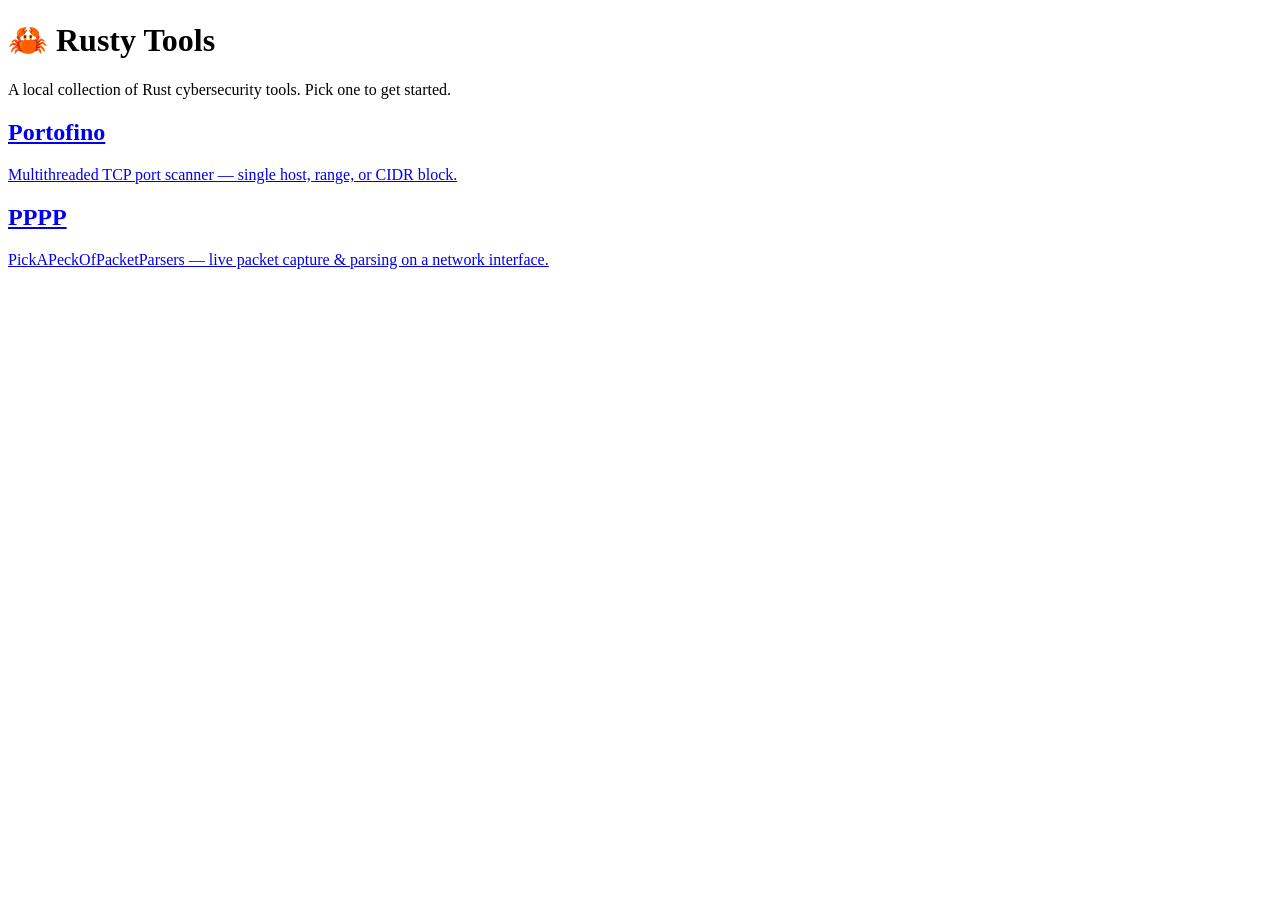
==== dashboard/static/index.html @ f2b52746 "changed main folder" ====
<!doctype html>
<html lang="en">
<head>
<meta charset="utf-8">
<meta name="viewport" content="width=device-width, initial-scale=1">
<title>Rusty Tools</title>
<link rel="stylesheet" href="/style.css">
</head>
<body>
<header>
  <h1>🦀 Rusty Tools</h1>
  <p>A local collection of Rust cybersecurity tools. Pick one to get started.</p>
</header>
<main>
  <div class="tool-grid">
    <a class="tool-card" href="/portofino">
      <h2>Portofino</h2>
      <p>Multithreaded TCP port scanner — single host, range, or CIDR block.</p>
    </a>
    <a class="tool-card" href="/pppp">
      <h2>PPPP</h2>
      <p>PickAPeckOfPacketParsers — live packet capture &amp; parsing on a network interface.</p>
    </a>
  </div>
</main>
</body>
</html>
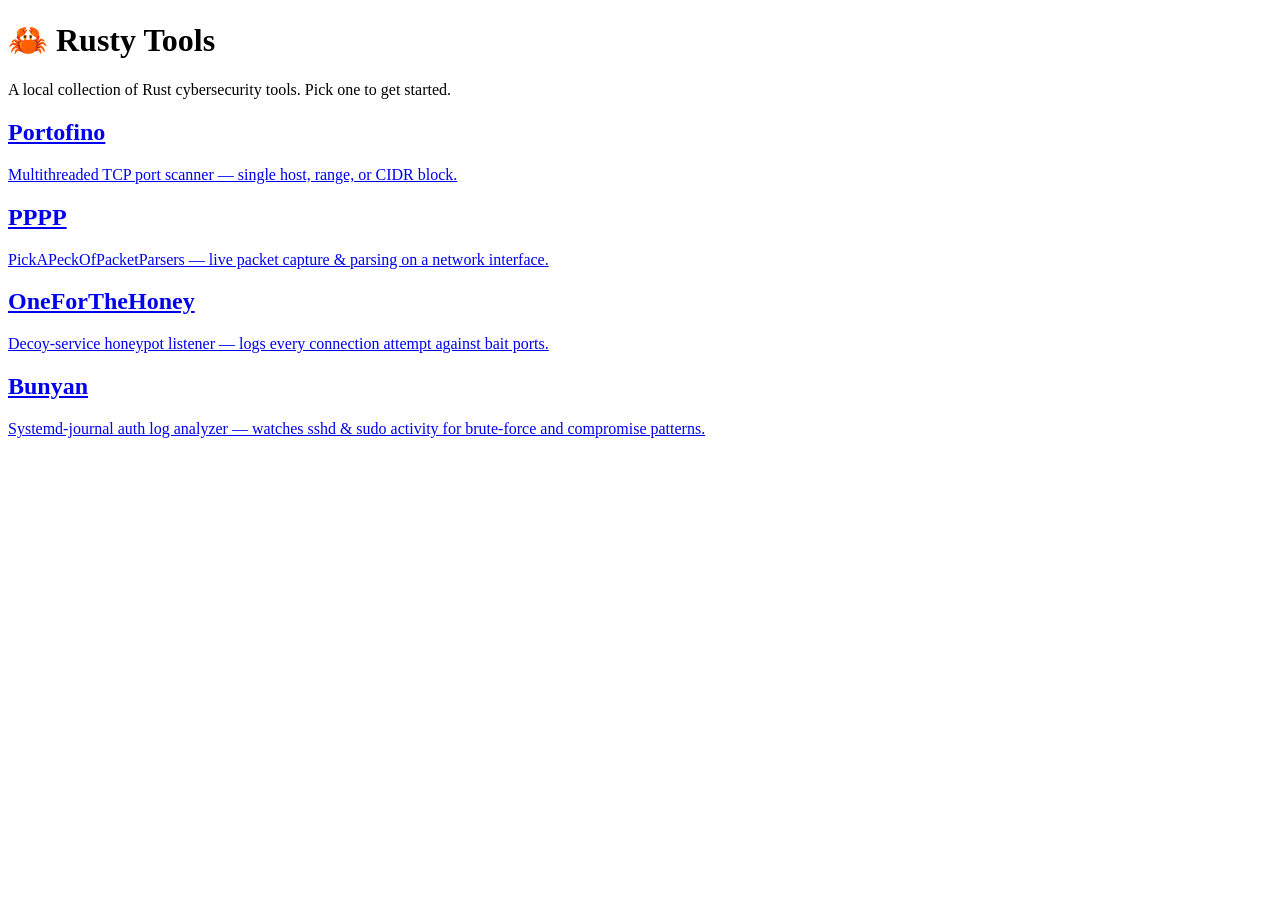
==== commit 919aa48f: "Add OneForTheHoney honeypot listener and Bunyan auth log analyzer Two new tools rounding out the too" ====
--- a/dashboard/static/index.html
+++ b/dashboard/static/index.html
@@ -21,6 +21,14 @@
       <h2>PPPP</h2>
       <p>PickAPeckOfPacketParsers — live packet capture &amp; parsing on a network interface.</p>
     </a>
+    <a class="tool-card" href="/oneforthehoney">
+      <h2>OneForTheHoney</h2>
+      <p>Decoy-service honeypot listener — logs every connection attempt against bait ports.</p>
+    </a>
+    <a class="tool-card" href="/bunyan">
+      <h2>Bunyan</h2>
+      <p>Systemd-journal auth log analyzer — watches sshd &amp; sudo activity for brute-force and compromise patterns.</p>
+    </a>
   </div>
 </main>
 </body>
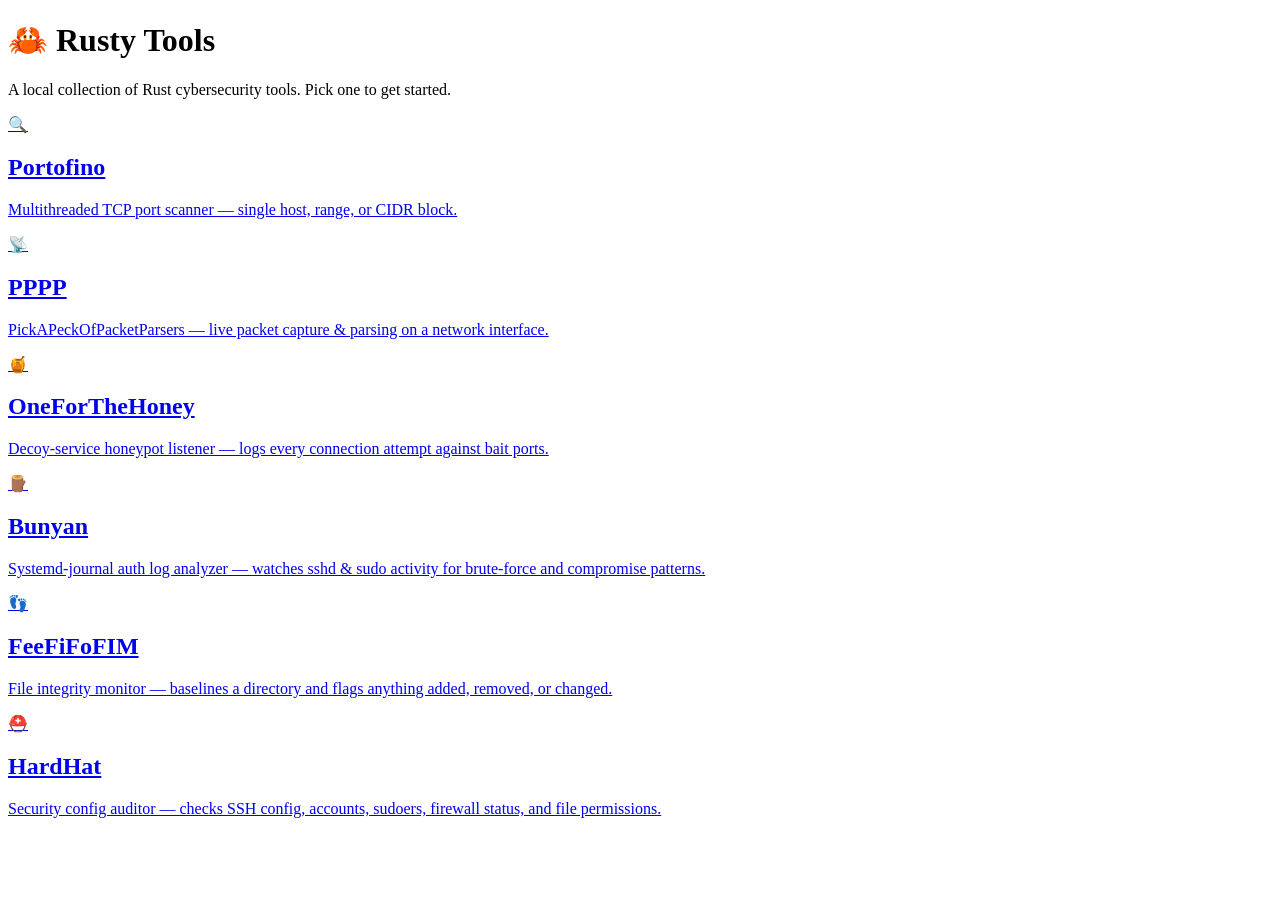
==== commit cd720076: "Add FeeFiFoFIM and HardHat, and redesign the dashboard UI Rounds the toolkit out to six tools: FeeFi" ====
--- a/dashboard/static/index.html
+++ b/dashboard/static/index.html
@@ -14,20 +14,34 @@
 <main>
   <div class="tool-grid">
     <a class="tool-card" href="/portofino">
+      <span class="tool-icon">🔍</span>
       <h2>Portofino</h2>
       <p>Multithreaded TCP port scanner — single host, range, or CIDR block.</p>
     </a>
     <a class="tool-card" href="/pppp">
+      <span class="tool-icon">📡</span>
       <h2>PPPP</h2>
       <p>PickAPeckOfPacketParsers — live packet capture &amp; parsing on a network interface.</p>
     </a>
     <a class="tool-card" href="/oneforthehoney">
+      <span class="tool-icon">🍯</span>
       <h2>OneForTheHoney</h2>
       <p>Decoy-service honeypot listener — logs every connection attempt against bait ports.</p>
     </a>
     <a class="tool-card" href="/bunyan">
+      <span class="tool-icon">🪵</span>
       <h2>Bunyan</h2>
       <p>Systemd-journal auth log analyzer — watches sshd &amp; sudo activity for brute-force and compromise patterns.</p>
+    </a>
+    <a class="tool-card" href="/feefifofim">
+      <span class="tool-icon">👣</span>
+      <h2>FeeFiFoFIM</h2>
+      <p>File integrity monitor — baselines a directory and flags anything added, removed, or changed.</p>
+    </a>
+    <a class="tool-card" href="/hardhat">
+      <span class="tool-icon">⛑️</span>
+      <h2>HardHat</h2>
+      <p>Security config auditor — checks SSH config, accounts, sudoers, firewall status, and file permissions.</p>
     </a>
   </div>
 </main>
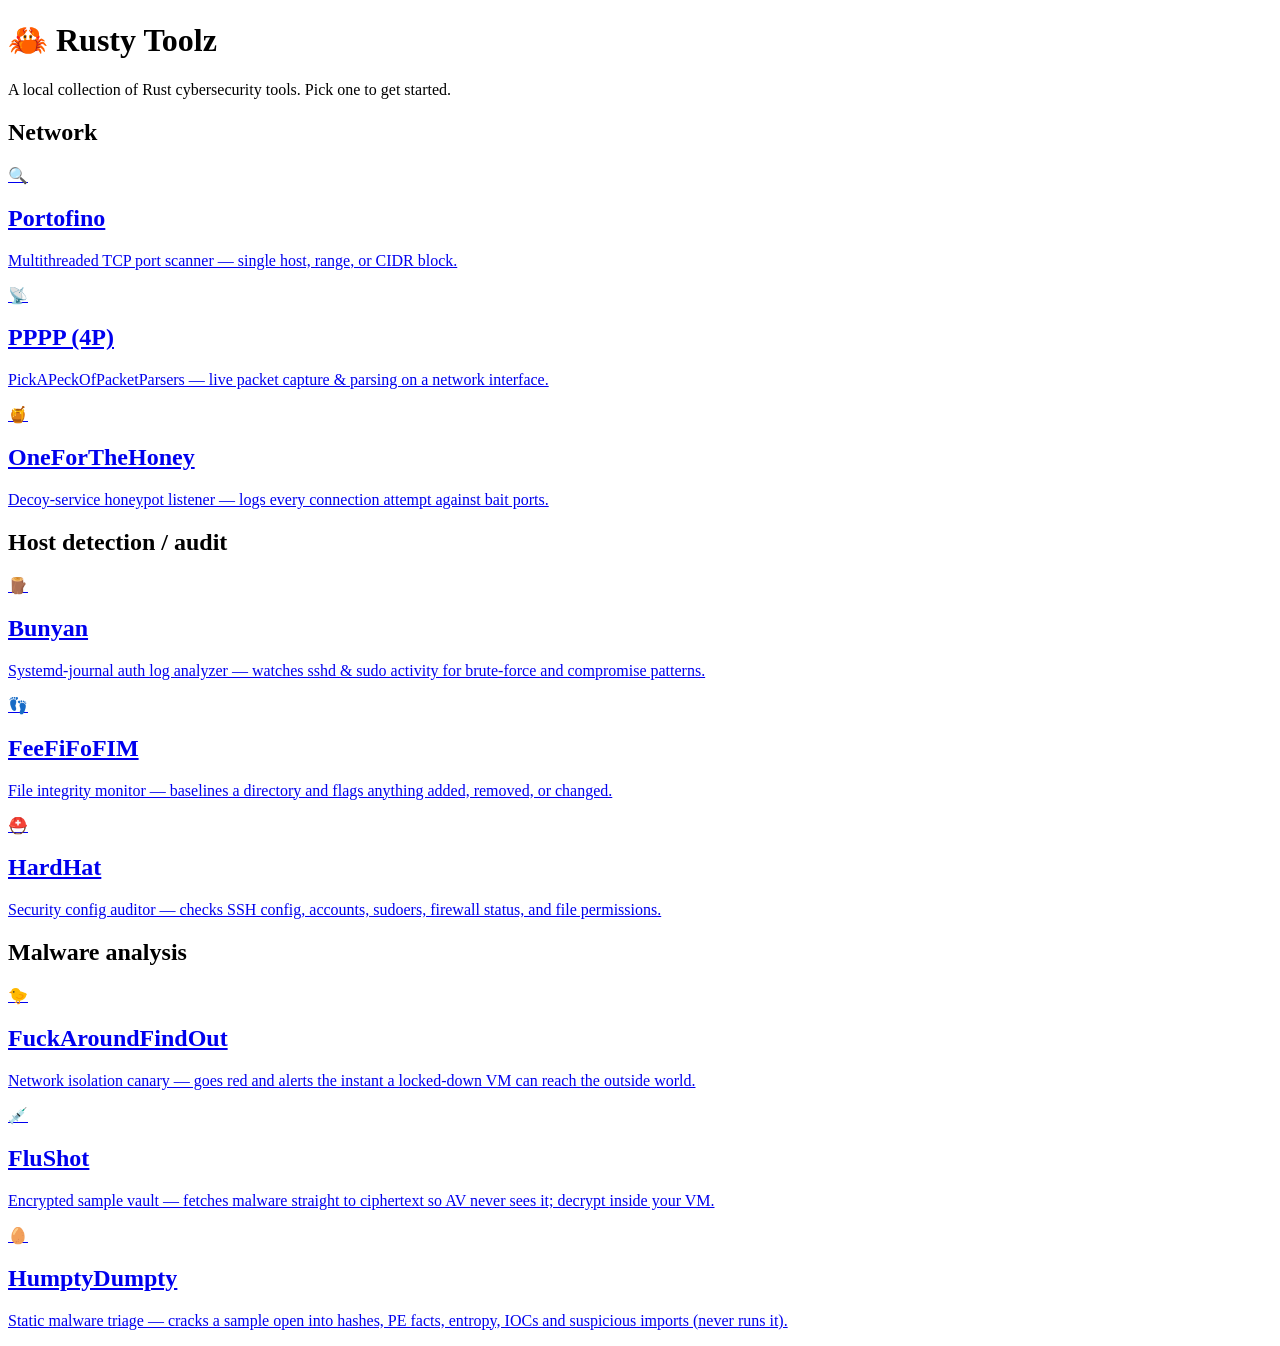
==== commit 0afe1839: "Add malware-analysis tools, installers, and static showcase; rebrand to Rusty Toolz New tools (works" ====
--- a/dashboard/static/index.html
+++ b/dashboard/static/index.html
@@ -3,47 +3,77 @@
 <head>
 <meta charset="utf-8">
 <meta name="viewport" content="width=device-width, initial-scale=1">
-<title>Rusty Tools</title>
+<title>Rusty Toolz</title>
 <link rel="stylesheet" href="/style.css">
 </head>
 <body>
 <header>
-  <h1>🦀 Rusty Tools</h1>
+  <h1>🦀 Rusty Toolz</h1>
   <p>A local collection of Rust cybersecurity tools. Pick one to get started.</p>
 </header>
 <main>
-  <div class="tool-grid">
-    <a class="tool-card" href="/portofino">
-      <span class="tool-icon">🔍</span>
-      <h2>Portofino</h2>
-      <p>Multithreaded TCP port scanner — single host, range, or CIDR block.</p>
-    </a>
-    <a class="tool-card" href="/pppp">
-      <span class="tool-icon">📡</span>
-      <h2>PPPP</h2>
-      <p>PickAPeckOfPacketParsers — live packet capture &amp; parsing on a network interface.</p>
-    </a>
-    <a class="tool-card" href="/oneforthehoney">
-      <span class="tool-icon">🍯</span>
-      <h2>OneForTheHoney</h2>
-      <p>Decoy-service honeypot listener — logs every connection attempt against bait ports.</p>
-    </a>
-    <a class="tool-card" href="/bunyan">
-      <span class="tool-icon">🪵</span>
-      <h2>Bunyan</h2>
-      <p>Systemd-journal auth log analyzer — watches sshd &amp; sudo activity for brute-force and compromise patterns.</p>
-    </a>
-    <a class="tool-card" href="/feefifofim">
-      <span class="tool-icon">👣</span>
-      <h2>FeeFiFoFIM</h2>
-      <p>File integrity monitor — baselines a directory and flags anything added, removed, or changed.</p>
-    </a>
-    <a class="tool-card" href="/hardhat">
-      <span class="tool-icon">⛑️</span>
-      <h2>HardHat</h2>
-      <p>Security config auditor — checks SSH config, accounts, sudoers, firewall status, and file permissions.</p>
-    </a>
-  </div>
+  <section class="tool-group">
+    <h2 class="tool-group-header">Network</h2>
+    <div class="tool-grid">
+      <a class="tool-card" href="/portofino">
+        <span class="tool-icon">🔍</span>
+        <h2>Portofino</h2>
+        <p>Multithreaded TCP port scanner — single host, range, or CIDR block.</p>
+      </a>
+      <a class="tool-card" href="/pppp">
+        <span class="tool-icon">📡</span>
+        <h2>PPPP (4P)</h2>
+        <p>PickAPeckOfPacketParsers — live packet capture &amp; parsing on a network interface.</p>
+      </a>
+      <a class="tool-card" href="/oneforthehoney">
+        <span class="tool-icon">🍯</span>
+        <h2>OneForTheHoney</h2>
+        <p>Decoy-service honeypot listener — logs every connection attempt against bait ports.</p>
+      </a>
+    </div>
+  </section>
+
+  <section class="tool-group">
+    <h2 class="tool-group-header">Host detection / audit</h2>
+    <div class="tool-grid">
+      <a class="tool-card" href="/bunyan">
+        <span class="tool-icon">🪵</span>
+        <h2>Bunyan</h2>
+        <p>Systemd-journal auth log analyzer — watches sshd &amp; sudo activity for brute-force and compromise patterns.</p>
+      </a>
+      <a class="tool-card" href="/feefifofim">
+        <span class="tool-icon">👣</span>
+        <h2>FeeFiFoFIM</h2>
+        <p>File integrity monitor — baselines a directory and flags anything added, removed, or changed.</p>
+      </a>
+      <a class="tool-card" href="/hardhat">
+        <span class="tool-icon">⛑️</span>
+        <h2>HardHat</h2>
+        <p>Security config auditor — checks SSH config, accounts, sudoers, firewall status, and file permissions.</p>
+      </a>
+    </div>
+  </section>
+
+  <section class="tool-group">
+    <h2 class="tool-group-header">Malware analysis</h2>
+    <div class="tool-grid">
+      <a class="tool-card" href="/fafo">
+        <span class="tool-icon">🐤</span>
+        <h2>FuckAroundFindOut</h2>
+        <p>Network isolation canary — goes red and alerts the instant a locked-down VM can reach the outside world.</p>
+      </a>
+      <a class="tool-card" href="/flushot">
+        <span class="tool-icon">💉</span>
+        <h2>FluShot</h2>
+        <p>Encrypted sample vault — fetches malware straight to ciphertext so AV never sees it; decrypt inside your VM.</p>
+      </a>
+      <a class="tool-card" href="/humptydumpty">
+        <span class="tool-icon">🥚</span>
+        <h2>HumptyDumpty</h2>
+        <p>Static malware triage — cracks a sample open into hashes, PE facts, entropy, IOCs and suspicious imports (never runs it).</p>
+      </a>
+    </div>
+  </section>
 </main>
 </body>
 </html>
